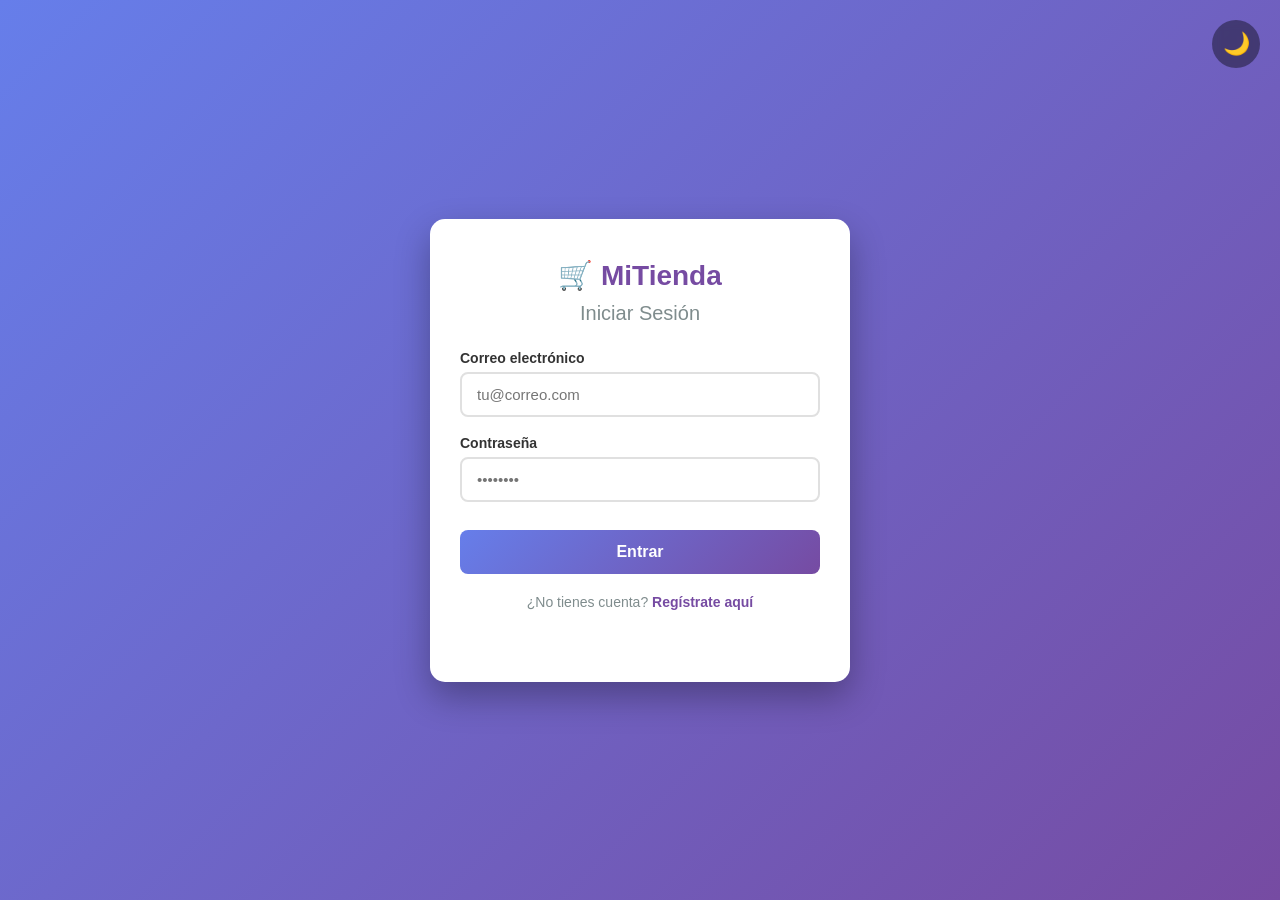
==== wwwroot/index.html @ a87414fd "Prepare TiendaApp for Render deployment" ====
﻿<!DOCTYPE html>
<html lang="es">
<head>
<meta charset="UTF-8">
<meta name="viewport" content="width=device-width, initial-scale=1.0">
<title>MiTienda - Catálogo</title>
<link rel="stylesheet" href="css/styles.css">
</head>
<body>
<header class="main-header">
  <div class="logo">🛒 MiTienda</div>
  <nav><a id="adminLink" href="admin.html" style="display:none;">Admin</a>
    <a href="index.html">Inicio</a>
    <a href="carrito.html">🛍️ Carrito <span id="cartCount" class="badge">0</span></a>
    <span id="userInfo" class="user-info"></span>
    <button class="btn-tema" onclick="toggleTema()"><span id="iconoTema">🌙</span></button>
    <button id="logoutBtn" class="btn-logout">Salir</button>
  </nav>
</header>
<section class="hero">
  <h1>Bienvenido a MiTienda</h1>
  <p>Los mejores productos al mejor precio</p>
</section>
<section class="productos-section">
  <h2>Nuestros Productos</h2>
  <div id="productosGrid" class="productos-grid"></div>
</section>
<footer class="main-footer"><p>&copy; 2024 MiTienda</p></footer>
<script src="js/api.js"></script>
<script src="js/auth.js"></script>
<script src="js/productos.js"></script>
<script src="js/carrito.js"></script>
<script>
function toggleTema(){document.body.classList.toggle('dark');const o=document.body.classList.contains('dark');localStorage.setItem('tema',o?'oscuro':'claro');document.getElementById('iconoTema').textContent=o?'☀️':'🌙';}
if(localStorage.getItem('tema')==='oscuro'){document.body.classList.add('dark');document.getElementById('iconoTema').textContent='☀️';}
</script>
</body>
</html>
---- wwwroot/css/styles.css ----
﻿:root{
  --bg-body:#f4f6f9;
  --bg-card:#fff;
  --bg-header:#2c3e50;
  --bg-img:linear-gradient(135deg,#f5f7fa,#c3cfe2);
  --bg-item:#fff;
  --bg-footer:#2c3e50;
  --tx:#333;
  --tx-titulo:#2c3e50;
  --tx-sec:#7f8c8d;
  --tx-header:#fff;
  --tx-info:#bdc3c7;
  --borde:#e0e0e0;
  --precio:#27ae60;
  --pri:#3498db;
  --pri-h:#2980b9;
  --peligro:#e74c3c;
  --peligro-h:#c0392b;
  --sombra:rgba(0,0,0,.08);
  --sombra-h:rgba(0,0,0,.15)
}
body.dark{--bg-body:#121212;--bg-card:#1e1e1e;--bg-header:#000;--bg-img:linear-gradient(135deg,#2a2a2a,#1a1a1a);--bg-item:#1e1e1e;--bg-footer:#000;--tx:#e0e0e0;--tx-titulo:#f5f5f5;--tx-sec:#a0a0a0;--tx-header:#fff;--tx-info:#a0a0a0;--borde:#333;--precio:#2ecc71;--pri:#2980b9;--pri-h:#3498db;--peligro:#c0392b;--peligro-h:#e74c3c;--sombra:rgba(255,255,255,.05);--sombra-h:rgba(255,255,255,.1)}
*{margin:0;padding:0;box-sizing:border-box;font-family:'Segoe UI',Arial,sans-serif;transition:background-color .3s,color .3s,border-color .3s}
body{background:var(--bg-body);color:var(--tx);min-height:100vh}
.visa{display:none}.visa.activa{display:block}
.btn-tema{background:rgba(255,255,255,.15);color:#fff;border:none;width:42px;height:42px;border-radius:50%;cursor:pointer;font-size:18px;display:flex;align-items:center;justify-content:center;transition:.3s}
.btn-tema:hover{background:rgba(255,255,255,.3);transform:rotate(20deg)}
.btn-tema-flotante{position:fixed;top:20px;right:20px;background:rgba(0,0,0,.4);color:#fff;border:none;width:48px;height:48px;border-radius:50%;cursor:pointer;font-size:22px;display:flex;align-items:center;justify-content:center;z-index:9999;backdrop-filter:blur(5px)}
.btn-tema-flotante:hover{background:rgba(0,0,0,.6);transform:rotate(20deg)}
.auth-body{display:flex;align-items:center;justify-content:center;min-height:100vh;background:linear-gradient(135deg,#667eea,#764ba2);padding:20px}
body.dark .auth-body{background:linear-gradient(135deg,#1a1a2e,#16213e)}
.auth-container{width:100%;max-width:420px}
.auth-card{background:var(--bg-card);padding:40px 30px;border-radius:15px;box-shadow:0 15px 35px rgba(0,0,0,.3);text-align:center}
.auth-card h1{color:#764ba2;margin-bottom:10px;font-size:28px}
body.dark .auth-card h1{color:#a29bfe}
.auth-card h2{color:var(--tx-sec);font-weight:400;margin-bottom:25px;font-size:20px}
.input-group{text-align:left;margin-bottom:18px}
.input-group label{display:block;font-size:14px;color:var(--tx);margin-bottom:6px;font-weight:600}
.input-group input{width:100%;padding:12px 15px;border:2px solid var(--borde);border-radius:8px;font-size:15px;background:var(--bg-card);color:var(--tx)}
.input-group input:focus{outline:none;border-color:#764ba2}
.btn-primary{width:100%;background:linear-gradient(135deg,#667eea,#764ba2);color:#fff;border:none;padding:13px;border-radius:8px;font-size:16px;font-weight:600;cursor:pointer;margin-top:10px}
.btn-primary:hover{transform:translateY(-2px);box-shadow:0 8px 20px rgba(118,75,162,.4)}
.auth-link{margin-top:20px;font-size:14px;color:var(--tx-sec)}
.auth-link a{color:#764ba2;text-decoration:none;font-weight:600;cursor:pointer}
body.dark .auth-link a{color:#a29bfe}
.error-msg{color:var(--peligro);font-size:14px;margin-top:12px;min-height:20px}
.main-header{background:var(--bg-header);color:var(--tx-header);padding:15px 30px;display:flex;justify-content:space-between;align-items:center;box-shadow:0 2px 10px rgba(0,0,0,.2);position:sticky;top:0;z-index:100}
.logo{font-size:22px;font-weight:bold}
.main-header nav{display:flex;align-items:center;gap:20px}
.main-header nav a{color:var(--tx-header);text-decoration:none;font-weight:500;cursor:pointer}
.main-header nav a:hover{color:var(--pri)}
.badge{background:var(--peligro);color:#fff;padding:2px 8px;border-radius:12px;font-size:12px;font-weight:bold;margin-left:5px}
.user-info{font-size:14px;color:var(--tx-info)}
.btn-logout{background:var(--peligro);color:#fff;border:none;padding:8px 15px;border-radius:6px;cursor:pointer;font-size:14px}
.hero{background:linear-gradient(135deg,#667eea,#764ba2);color:#fff;text-align:center;padding:60px 20px}
body.dark .hero{background:linear-gradient(135deg,#1a1a2e,#16213e)}
.hero h1{font-size:40px;margin-bottom:10px}
.hero p{font-size:18px;opacity:.9}
.productos-section{max-width:1200px;margin:40px auto;padding:0 20px}
.productos-section h2{text-align:center;margin-bottom:30px;color:var(--tx-titulo);font-size:28px}
.productos-grid{display:grid;grid-template-columns:repeat(auto-fill,minmax(240px,1fr));gap:25px}
.producto-card{background:var(--bg-card);border-radius:12px;overflow:hidden;box-shadow:0 4px 15px var(--sombra);display:flex;flex-direction:column}
.producto-card:hover{transform:translateY(-5px);box-shadow:0 10px 25px var(--sombra-h)}
.producto-img{width:100%;height:180px;display:flex;align-items:center;justify-content:center;font-size:70px;background:var(--bg-img)}
.producto-info{padding:18px;flex-grow:1;display:flex;flex-direction:column}
.producto-info h3{color:var(--tx-titulo);margin-bottom:8px;font-size:17px}
.producto-info p{color:var(--tx-sec);font-size:14px;margin-bottom:12px;flex-grow:1}
.producto-precio{font-size:20px;font-weight:bold;color:var(--precio);margin-bottom:12px}
.btn-agregar{background:var(--pri);color:#fff;border:none;padding:10px;border-radius:6px;cursor:pointer;font-weight:600;width:100%}
.btn-agregar:hover{background:var(--pri-h)}
.carrito-section{max-width:900px;margin:40px auto;padding:0 20px;min-height:calc(100vh - 250px)}
.carrito-section h2{color:var(--tx-titulo);margin-bottom:25px;text-align:center}
.carrito-item{background:var(--bg-item);display:flex;align-items:center;padding:15px;border-radius:10px;margin-bottom:15px;box-shadow:0 2px 10px var(--sombra);gap:15px}
.carrito-item .img{font-size:40px;background:var(--bg-body);padding:10px;border-radius:8px}
.carrito-item .info{flex-grow:1}
.carrito-item h4{color:var(--tx-titulo);margin-bottom:5px}
.carrito-item .precio{color:var(--precio);font-weight:bold}
.btn-eliminar{background:var(--peligro);color:#fff;border:none;padding:8px 12px;border-radius:6px;cursor:pointer;font-size:14px}
.carrito-resumen{background:var(--bg-card);padding:25px;border-radius:10px;text-align:right;box-shadow:0 4px 15px var(--sombra);margin-top:20px}
.carrito-resumen h3{color:var(--tx-titulo);margin-bottom:15px}
.carrito-resumen #totalPrecio{color:var(--precio)}
.carrito-vacio{text-align:center;padding:60px 20px;color:var(--tx-sec)}
.main-footer{background:var(--bg-footer);color:#fff;text-align:center;padding:20px;margin-top:60px}
.notificacion{position:fixed;bottom:30px;right:30px;background:#27ae60;color:#fff;padding:15px 25px;border-radius:8px;box-shadow:0 5px 20px rgba(0,0,0,.3);z-index:9999;font-weight:600}
@media(max-width:600px){.main-header{flex-direction:column;gap:12px;padding:15px}.main-header nav{flex-wrap:wrap;justify-content:center;gap:12px}.hero h1{font-size:28px}}
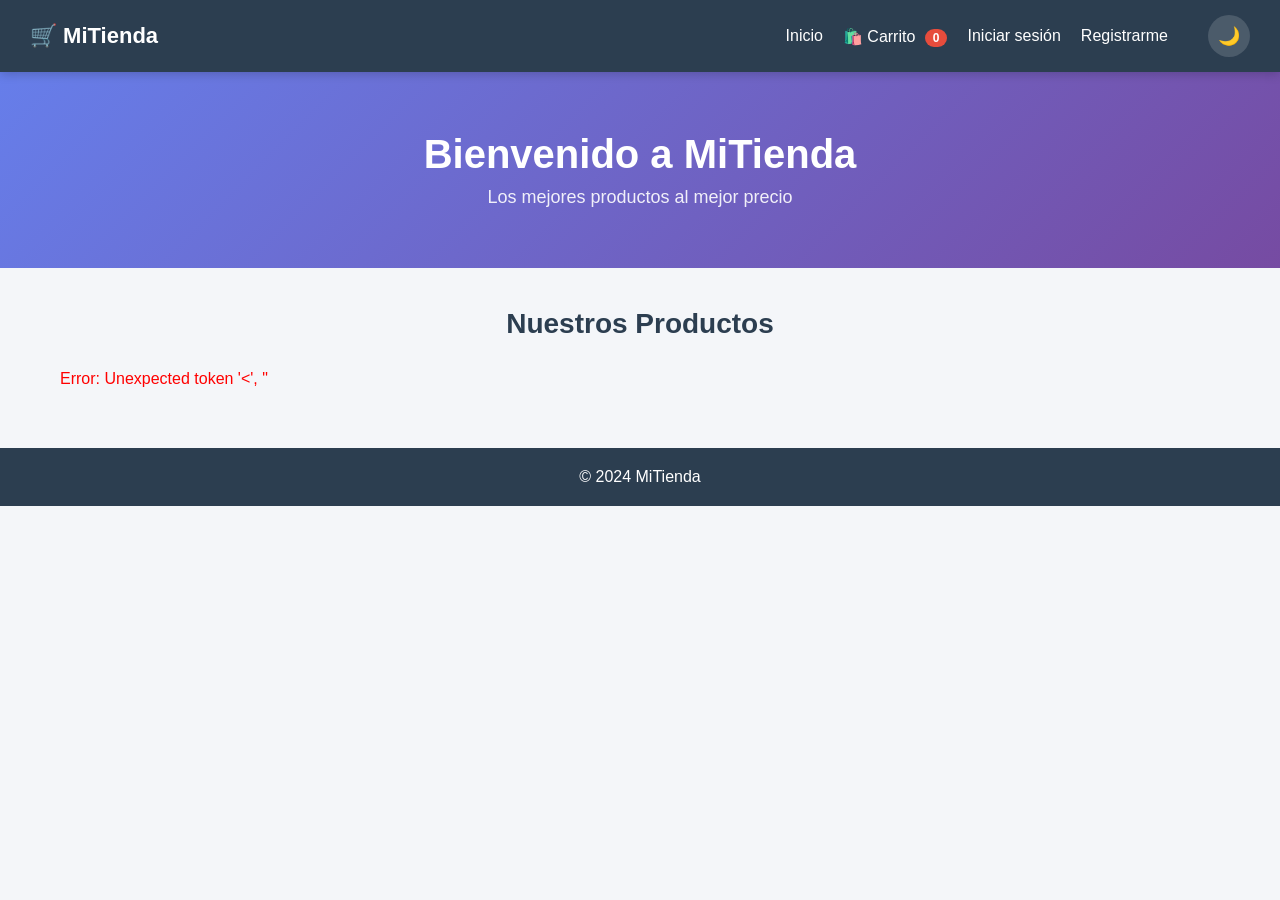
==== commit d969e0c8: "Allow public access to storefront Co-authored-by: Copilot <223556219+Copilot@users.noreply.github.co" ====
--- a/wwwroot/index.html
+++ b/wwwroot/index.html
@@ -12,6 +12,8 @@
   <nav><a id="adminLink" href="admin.html" style="display:none;">Admin</a>
     <a href="index.html">Inicio</a>
     <a href="carrito.html">🛍️ Carrito <span id="cartCount" class="badge">0</span></a>
+    <a id="loginLink" href="login.html">Iniciar sesión</a>
+    <a id="registerLink" href="registro.html">Registrarme</a>
     <span id="userInfo" class="user-info"></span>
     <button class="btn-tema" onclick="toggleTema()"><span id="iconoTema">🌙</span></button>
     <button id="logoutBtn" class="btn-logout">Salir</button>
@@ -36,4 +38,3 @@
 </script>
 </body>
 </html>
-
